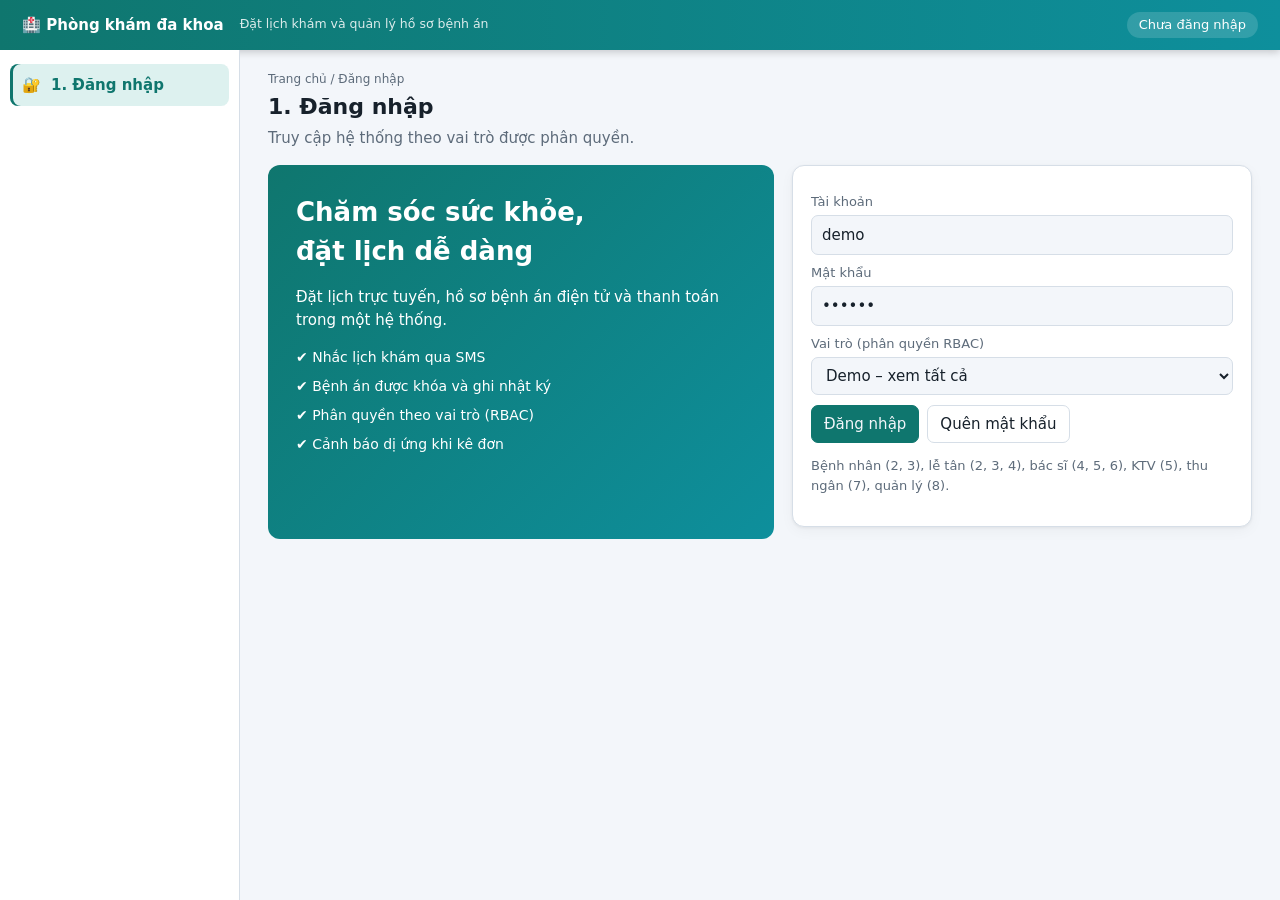
==== 08-GiaoDien/GD01_DangNhap.html @ e83dd10f "giao diện" ====
<!DOCTYPE html><html lang="vi"><head><meta charset="utf-8"><meta name="viewport" content="width=device-width, initial-scale=1, viewport-fit=cover"><title>GD01 – Đăng nhập</title><link rel="stylesheet" href="style.css"></head><body><script src="app.js"></script><script>
layout(1,()=>`<h2>1. Đăng nhập</h2><div class="hero"><div class="hl"><h1>Chăm sóc sức khỏe,<br>đặt lịch dễ dàng</h1><p>Đặt lịch trực tuyến, hồ sơ bệnh án điện tử và thanh toán trong một hệ thống.</p><div class="pts"><span>✔ Nhắc lịch khám qua SMS</span><span>✔ Bệnh án được khóa và ghi nhật ký</span><span>✔ Phân quyền theo vai trò (RBAC)</span><span>✔ Cảnh báo dị ứng khi kê đơn</span></div></div><div class="card"><label>Tài khoản</label><input id="u" value="demo"><label>Mật khẩu</label><input id="p" type="password" value="123456"><label>Vai trò (phân quyền RBAC)</label><select id="r">${Object.keys(ROLES).map(x=>`<option value="${x}">${ROLES[x].n}</option>`).join('')}</select><div class="row"><button class="pr" onclick="login()">Đăng nhập</button><button onclick="toast('Đã gửi liên kết đặt lại mật khẩu qua email')">Quên mật khẩu</button></div><p class="mu">Bệnh nhân (2, 3), lễ tân (2, 3, 4), bác sĩ (4, 5, 6), KTV (5), thu ngân (7), quản lý (8).</p></div></div>`);
function login(){s.role=$('r').value;log('Đăng nhập',$('u').value);nav(ROLES[s.role].s[0],'Đăng nhập thành công')}

</script></body></html>
---- 08-GiaoDien/style.css ----
:root{box-sizing:border-box;--bg:#f3f6fa;--cd:#fff;--tx:#17212b;--mu:#5d6b7a;--pr:#0f766e;--pl:#ddf1ef;--bd:#d6dee7;--er:#b91c1c;--ok:#15803d;--wa:#b45309;color-scheme:light}
@media(prefers-color-scheme:dark){:root:not([data-theme="light"]){--bg:#0e1419;--cd:#17202a;--tx:#e7edf3;--mu:#97a6b5;--pr:#2dd4bf;--pl:#12332f;--bd:#2a3744;--er:#f87171;--ok:#4ade80;--wa:#fbbf24;color-scheme:dark}}
*{box-sizing:border-box}body{margin:0;background:var(--bg);color:var(--tx);font:15px/1.5 system-ui,-apple-system,"Segoe UI",Roboto,sans-serif;display:grid;grid-template-columns:240px minmax(0,1fr);grid-template-rows:auto 1fr;min-height:100vh}
header{grid-column:1/-1;background:linear-gradient(90deg,#0f766e,#0e8f9c);color:#fff;padding:12px 22px;display:flex;gap:10px;align-items:center;flex-wrap:wrap;box-shadow:0 2px 8px #0003}
header small{opacity:.85;margin-left:6px}header .w{margin-left:auto;background:#ffffff26;padding:3px 12px;border-radius:99px;font-size:13px}header button{background:#ffffff26;color:#fff;border-color:#fff4}
nav{display:flex;flex-direction:column;gap:2px;padding:14px 10px;background:var(--cd);border-right:1px solid var(--bd);align-content:start}
nav a{text-decoration:none;color:var(--tx);padding:10px 12px;border-radius:8px;display:flex;gap:10px}nav a:hover{background:var(--pl)}nav a.on{background:var(--pl);color:var(--pr);font-weight:600;box-shadow:inset 3px 0 var(--pr)}
main{padding:20px 28px 50px;max-width:1040px;width:100%}.crumb{font-size:12px;color:var(--mu)}h2{font-size:22px;margin:2px 0 4px}.sub{color:var(--mu);margin:0 0 16px}
.card{background:var(--cd);border:1px solid var(--bd);border-radius:12px;padding:18px;margin-bottom:12px;box-shadow:0 1px 3px #0000000f,0 4px 14px #0000000a}
label{display:block;font-size:13px;color:var(--mu);margin:8px 0 3px}
input,select,textarea{width:100%;padding:8px 10px;border:1px solid var(--bd);border-radius:7px;background:var(--bg);color:var(--tx);font:inherit}input:focus,select:focus,textarea:focus{outline:2px solid var(--pr);outline-offset:-1px}
button{padding:7px 12px;border:1px solid var(--bd);border-radius:7px;background:var(--cd);color:var(--tx);font:inherit;cursor:pointer;transition:.15s}button.pr,button.on{background:var(--pr);color:var(--bg);border-color:var(--pr)}button:disabled{opacity:.45;cursor:not-allowed}
.row{display:flex;gap:8px;flex-wrap:wrap;margin-top:10px}.g2{display:grid;grid-template-columns:repeat(auto-fit,minmax(200px,1fr));gap:10px}.slots{display:flex;gap:6px;flex-wrap:wrap}.mu{color:var(--mu);font-size:13px}
.tw{overflow-x:auto}table{width:100%;border-collapse:collapse;font-size:14px}th,td{padding:8px;border-bottom:1px solid var(--bd);text-align:left;white-space:nowrap}th{font-size:12px;text-transform:uppercase;color:var(--mu)}tr:hover td{background:var(--pl)}
.tag{display:inline-block;padding:1px 9px;border-radius:99px;background:var(--pl);color:var(--pr);font-size:12px}.tag.x{background:#fee2e2;color:var(--er)}.tag.w{background:#fef3c7;color:var(--wa)}.tag.g{background:#dcfce7;color:var(--ok)}
.warn{border:1px solid var(--er);border-radius:8px;padding:10px;margin-top:10px}
#toast{position:fixed;left:50%;bottom:20px;transform:translateX(-50%);background:var(--tx);color:var(--bg);padding:10px 16px;border-radius:8px;display:none;z-index:20;max-width:90%}
.hero{display:grid;grid-template-columns:1.1fr 1fr;gap:18px}.hl{background:linear-gradient(135deg,#0f766e,#0e8f9c);color:#fff;border-radius:12px;padding:28px}.hl h1{margin:0 0 10px;font-size:26px}.pts{display:grid;gap:8px;margin-top:16px;font-size:14px}
.kpis{display:grid;grid-template-columns:repeat(auto-fit,minmax(170px,1fr));gap:12px;margin-bottom:12px}.kpi{background:var(--cd);border:1px solid var(--bd);border-radius:12px;padding:14px;border-top:3px solid var(--pr)}.kpi b{display:block;font-size:24px}.kpi span{color:var(--mu);font-size:13px}
.stp{display:flex;margin:6px 0 14px;overflow-x:auto}.stp div{flex:1;min-width:100px;text-align:center;font-size:12px;color:var(--mu);position:relative;padding-top:30px}
.stp div::before{content:attr(data-n);position:absolute;top:0;left:50%;transform:translateX(-50%);width:24px;height:24px;border-radius:50%;background:var(--bd);color:var(--tx);display:grid;place-items:center;font-weight:600;z-index:1}
.stp div::after{content:"";position:absolute;top:11px;left:calc(50% + 16px);right:calc(-50% + 16px);height:2px;background:var(--bd)}.stp div:last-child::after{display:none}
.stp .ok::before{background:var(--pr);color:#fff;content:"✓"}.stp .ok::after{background:var(--pr)}.stp .cu{color:var(--pr);font-weight:600}.stp .cu::before{background:var(--cd);box-shadow:0 0 0 2px var(--pr);color:var(--pr)}
@media(max-width:800px){body{grid-template-columns:1fr}nav{flex-direction:row;overflow-x:auto;border-right:0}nav a{white-space:nowrap}main{padding:14px}.hero{grid-template-columns:1fr}}
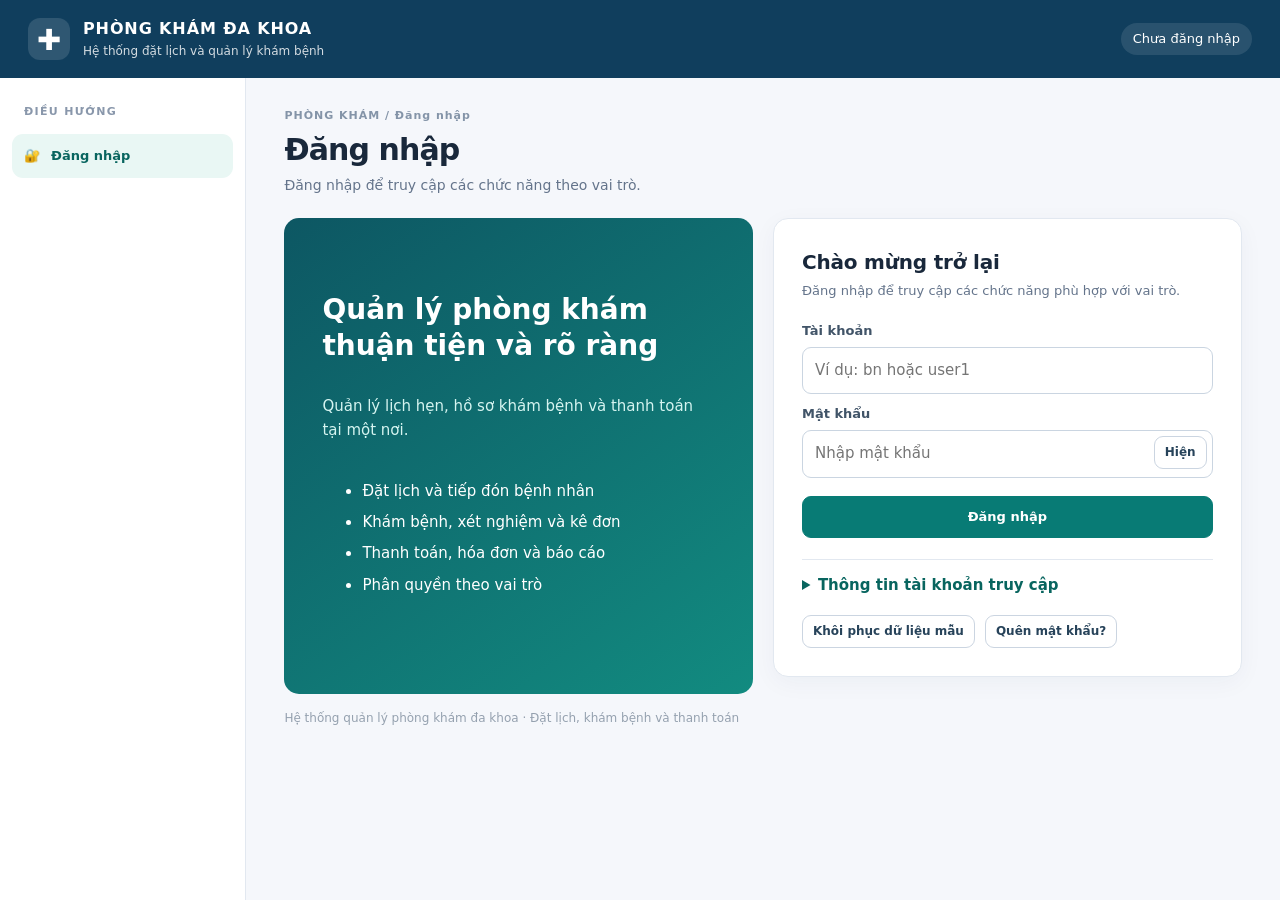
==== commit 41179a40: "com" ====
--- a/08-GiaoDien/GD01_DangNhap.html
+++ b/08-GiaoDien/GD01_DangNhap.html
@@ -1,5 +1,6 @@
-<!DOCTYPE html><html lang="vi"><head><meta charset="utf-8"><meta name="viewport" content="width=device-width, initial-scale=1, viewport-fit=cover"><title>GD01 – Đăng nhập</title><link rel="stylesheet" href="style.css"></head><body><script src="app.js"></script><script>
-layout(1,()=>`<h2>1. Đăng nhập</h2><div class="hero"><div class="hl"><h1>Chăm sóc sức khỏe,<br>đặt lịch dễ dàng</h1><p>Đặt lịch trực tuyến, hồ sơ bệnh án điện tử và thanh toán trong một hệ thống.</p><div class="pts"><span>✔ Nhắc lịch khám qua SMS</span><span>✔ Bệnh án được khóa và ghi nhật ký</span><span>✔ Phân quyền theo vai trò (RBAC)</span><span>✔ Cảnh báo dị ứng khi kê đơn</span></div></div><div class="card"><label>Tài khoản</label><input id="u" value="demo"><label>Mật khẩu</label><input id="p" type="password" value="123456"><label>Vai trò (phân quyền RBAC)</label><select id="r">${Object.keys(ROLES).map(x=>`<option value="${x}">${ROLES[x].n}</option>`).join('')}</select><div class="row"><button class="pr" onclick="login()">Đăng nhập</button><button onclick="toast('Đã gửi liên kết đặt lại mật khẩu qua email')">Quên mật khẩu</button></div><p class="mu">Bệnh nhân (2, 3), lễ tân (2, 3, 4), bác sĩ (4, 5, 6), KTV (5), thu ngân (7), quản lý (8).</p></div></div>`);
-function login(){s.role=$('r').value;log('Đăng nhập',$('u').value);nav(ROLES[s.role].s[0],'Đăng nhập thành công')}
-
+<!doctype html><html lang="vi"><head><meta charset="utf-8"><meta name="viewport" content="width=device-width, initial-scale=1"><title>Đăng nhập · Phòng khám đa khoa</title><link rel="stylesheet" href="style.css"></head><body><script src="app.js"></script><script>
+const ALIASES={bn:'user1',lt:'user2',bs:'user3',ktv:'user4',tn:'user5',ql:'user6'};
+layout(1,()=>`<div class="login-hero"><section class="hero-left"><h2>Quản lý phòng khám<br>thuận tiện và rõ ràng</h2><p>Quản lý lịch hẹn, hồ sơ khám bệnh và thanh toán tại một nơi.</p><ul><li>Đặt lịch và tiếp đón bệnh nhân</li><li>Khám bệnh, xét nghiệm và kê đơn</li><li>Thanh toán, hóa đơn và báo cáo</li><li>Phân quyền theo vai trò</li></ul></section><section class="card login-card"><h2>Chào mừng trở lại</h2><p class="intro">Đăng nhập để truy cập các chức năng phù hợp với vai trò.</p><form onsubmit="return login(event)" novalidate><label for="username">Tài khoản</label><input id="username" autocomplete="username" placeholder="Ví dụ: bn hoặc user1" spellcheck="false" required><label for="password">Mật khẩu</label><div class="password-wrap"><input id="password" type="password" autocomplete="current-password" placeholder="Nhập mật khẩu" required><button type="button" class="btn btn-small" id="toggle" onclick="togglePassword()" aria-label="Hiện mật khẩu">Hiện</button></div><p id="login-error" class="error-text" role="alert" hidden></p><div class="actions"><button class="btn btn-primary btn-block" type="submit">Đăng nhập</button></div></form><details class="account-details"><summary>Thông tin tài khoản truy cập</summary><p class="muted">Mật khẩu chung: <b>123456</b>.</p><div class="table-wrap"><table><thead><tr><th>Đăng nhập</th><th>Vai trò</th></tr></thead><tbody>${Object.entries(ALIASES).map(([key,u])=>`<tr><td><code>${key}</code> / ${u}</td><td>${roleName(s.accounts.find(a=>a.u===u)?.role)}</td></tr>`).join('')}</tbody></table></div></details><div class="actions"><button class="btn btn-small" type="button" onclick="resetData()">Khôi phục dữ liệu mẫu</button><button class="btn btn-small" type="button" onclick="notify('Chưa hỗ trợ lấy lại mật khẩu. Vui lòng liên hệ quản trị viên.')">Quên mật khẩu?</button></div></section></div>`);
+function togglePassword(){const input=$('password'),button=$('toggle');input.type=input.type==='password'?'text':'password';button.textContent=input.type==='password'?'Hiện':'Ẩn';button.setAttribute('aria-label',input.type==='password'?'Hiện mật khẩu':'Ẩn mật khẩu')}
+function login(event){event.preventDefault();const name=$('username').value.trim().toLowerCase(),pw=$('password').value,e=$('login-error');e.hidden=true;if(!name||!pw){e.textContent='Vui lòng nhập đủ tài khoản và mật khẩu.';e.hidden=false;return false}const a=s.accounts.find(x=>x.u===(ALIASES[name]||name));if(!a||pw!=='123456'){e.textContent='Tài khoản hoặc mật khẩu không đúng.';e.hidden=false;return false}if(a.locked){e.textContent='Tài khoản đang bị thu hồi quyền truy cập.';e.hidden=false;return false}if(!ROLES[a.role]){e.textContent='Tài khoản chưa có vai trò hợp lệ.';e.hidden=false;return false}s.user=a.u;s.role=a.role;audit('Đăng nhập');go(ROLES[a.role].pages[0],'Đăng nhập thành công');return false}
 </script></body></html>
--- a/08-GiaoDien/style.css
+++ b/08-GiaoDien/style.css
@@ -1,24 +1,14 @@
-:root{box-sizing:border-box;--bg:#f3f6fa;--cd:#fff;--tx:#17212b;--mu:#5d6b7a;--pr:#0f766e;--pl:#ddf1ef;--bd:#d6dee7;--er:#b91c1c;--ok:#15803d;--wa:#b45309;color-scheme:light}
-@media(prefers-color-scheme:dark){:root:not([data-theme="light"]){--bg:#0e1419;--cd:#17202a;--tx:#e7edf3;--mu:#97a6b5;--pr:#2dd4bf;--pl:#12332f;--bd:#2a3744;--er:#f87171;--ok:#4ade80;--wa:#fbbf24;color-scheme:dark}}
-*{box-sizing:border-box}body{margin:0;background:var(--bg);color:var(--tx);font:15px/1.5 system-ui,-apple-system,"Segoe UI",Roboto,sans-serif;display:grid;grid-template-columns:240px minmax(0,1fr);grid-template-rows:auto 1fr;min-height:100vh}
-header{grid-column:1/-1;background:linear-gradient(90deg,#0f766e,#0e8f9c);color:#fff;padding:12px 22px;display:flex;gap:10px;align-items:center;flex-wrap:wrap;box-shadow:0 2px 8px #0003}
-header small{opacity:.85;margin-left:6px}header .w{margin-left:auto;background:#ffffff26;padding:3px 12px;border-radius:99px;font-size:13px}header button{background:#ffffff26;color:#fff;border-color:#fff4}
-nav{display:flex;flex-direction:column;gap:2px;padding:14px 10px;background:var(--cd);border-right:1px solid var(--bd);align-content:start}
-nav a{text-decoration:none;color:var(--tx);padding:10px 12px;border-radius:8px;display:flex;gap:10px}nav a:hover{background:var(--pl)}nav a.on{background:var(--pl);color:var(--pr);font-weight:600;box-shadow:inset 3px 0 var(--pr)}
-main{padding:20px 28px 50px;max-width:1040px;width:100%}.crumb{font-size:12px;color:var(--mu)}h2{font-size:22px;margin:2px 0 4px}.sub{color:var(--mu);margin:0 0 16px}
-.card{background:var(--cd);border:1px solid var(--bd);border-radius:12px;padding:18px;margin-bottom:12px;box-shadow:0 1px 3px #0000000f,0 4px 14px #0000000a}
-label{display:block;font-size:13px;color:var(--mu);margin:8px 0 3px}
-input,select,textarea{width:100%;padding:8px 10px;border:1px solid var(--bd);border-radius:7px;background:var(--bg);color:var(--tx);font:inherit}input:focus,select:focus,textarea:focus{outline:2px solid var(--pr);outline-offset:-1px}
-button{padding:7px 12px;border:1px solid var(--bd);border-radius:7px;background:var(--cd);color:var(--tx);font:inherit;cursor:pointer;transition:.15s}button.pr,button.on{background:var(--pr);color:var(--bg);border-color:var(--pr)}button:disabled{opacity:.45;cursor:not-allowed}
-.row{display:flex;gap:8px;flex-wrap:wrap;margin-top:10px}.g2{display:grid;grid-template-columns:repeat(auto-fit,minmax(200px,1fr));gap:10px}.slots{display:flex;gap:6px;flex-wrap:wrap}.mu{color:var(--mu);font-size:13px}
-.tw{overflow-x:auto}table{width:100%;border-collapse:collapse;font-size:14px}th,td{padding:8px;border-bottom:1px solid var(--bd);text-align:left;white-space:nowrap}th{font-size:12px;text-transform:uppercase;color:var(--mu)}tr:hover td{background:var(--pl)}
-.tag{display:inline-block;padding:1px 9px;border-radius:99px;background:var(--pl);color:var(--pr);font-size:12px}.tag.x{background:#fee2e2;color:var(--er)}.tag.w{background:#fef3c7;color:var(--wa)}.tag.g{background:#dcfce7;color:var(--ok)}
-.warn{border:1px solid var(--er);border-radius:8px;padding:10px;margin-top:10px}
-#toast{position:fixed;left:50%;bottom:20px;transform:translateX(-50%);background:var(--tx);color:var(--bg);padding:10px 16px;border-radius:8px;display:none;z-index:20;max-width:90%}
-.hero{display:grid;grid-template-columns:1.1fr 1fr;gap:18px}.hl{background:linear-gradient(135deg,#0f766e,#0e8f9c);color:#fff;border-radius:12px;padding:28px}.hl h1{margin:0 0 10px;font-size:26px}.pts{display:grid;gap:8px;margin-top:16px;font-size:14px}
-.kpis{display:grid;grid-template-columns:repeat(auto-fit,minmax(170px,1fr));gap:12px;margin-bottom:12px}.kpi{background:var(--cd);border:1px solid var(--bd);border-radius:12px;padding:14px;border-top:3px solid var(--pr)}.kpi b{display:block;font-size:24px}.kpi span{color:var(--mu);font-size:13px}
-.stp{display:flex;margin:6px 0 14px;overflow-x:auto}.stp div{flex:1;min-width:100px;text-align:center;font-size:12px;color:var(--mu);position:relative;padding-top:30px}
-.stp div::before{content:attr(data-n);position:absolute;top:0;left:50%;transform:translateX(-50%);width:24px;height:24px;border-radius:50%;background:var(--bd);color:var(--tx);display:grid;place-items:center;font-weight:600;z-index:1}
-.stp div::after{content:"";position:absolute;top:11px;left:calc(50% + 16px);right:calc(-50% + 16px);height:2px;background:var(--bd)}.stp div:last-child::after{display:none}
-.stp .ok::before{background:var(--pr);color:#fff;content:"✓"}.stp .ok::after{background:var(--pr)}.stp .cu{color:var(--pr);font-weight:600}.stp .cu::before{background:var(--cd);box-shadow:0 0 0 2px var(--pr);color:var(--pr)}
-@media(max-width:800px){body{grid-template-columns:1fr}nav{flex-direction:row;overflow-x:auto;border-right:0}nav a{white-space:nowrap}main{padding:14px}.hero{grid-template-columns:1fr}}
+:root{--bg:#f5f7fb;--card:#fff;--text:#19283b;--muted:#64748b;--line:#e2e8f0;--navy:#103e5d;--primary:#087b75;--primary-dark:#08655f;--soft:#e9f7f4;--warn:#a7640d;--bad:#b42318;--good:#13733b;--shadow:0 6px 24px rgba(32,56,87,.045);color-scheme:light}
+*{box-sizing:border-box}html{font-size:15px}body{margin:0;min-height:100vh;color:var(--text);background:var(--bg);font:1rem/1.55 system-ui,-apple-system,"Segoe UI",Arial,sans-serif;display:grid;grid-template-columns:246px minmax(0,1fr);grid-template-rows:auto 1fr}button,input,select,textarea{font:inherit}button{cursor:pointer}button:disabled{opacity:.48;cursor:not-allowed}button:focus-visible,a:focus-visible,input:focus-visible,select:focus-visible,textarea:focus-visible{outline:3px solid #5ec3b7;outline-offset:2px}
+.topbar{grid-column:1/-1;display:flex;align-items:center;justify-content:space-between;gap:18px;background:var(--navy);color:#fff;padding:15px 28px;min-height:78px}.brand{display:flex;align-items:center;gap:13px}.brand-icon{width:42px;height:42px;border-radius:12px;background:#ffffff21;display:grid;place-items:center;font-size:29px;font-weight:700}.brand strong{display:block;letter-spacing:.055em;font-size:16px}.brand small{display:block;font-size:12px;opacity:.82}.session{display:flex;gap:10px;align-items:center;flex-wrap:wrap}.user-label{font-size:13px;padding:6px 12px;background:#ffffff1b;border-radius:30px}.btn-ghost{background:transparent;border:1px solid #ffffff75;color:white;border-radius:9px;padding:7px 12px}
+.sidebar{display:flex;flex-direction:column;gap:4px;padding:25px 12px;background:#fff;border-right:1px solid var(--line)}.sidebar-title{font-size:11px;letter-spacing:.12em;font-weight:700;color:#8997ab;margin:0 12px 10px}.sidebar a{display:flex;align-items:center;gap:11px;padding:12px;border-radius:11px;color:#3e5369;text-decoration:none;font-size:13px;font-weight:550}.sidebar a:hover{background:#f2f6fa}.sidebar a.active{background:var(--soft);color:var(--primary-dark);font-weight:700}.sidebar-foot{margin:auto 10px 0;border-top:1px solid var(--line);padding-top:18px;font-size:12px;font-weight:600;color:#718096}.sidebar-foot small{font-weight:400}.demo-dot{display:inline-block;width:8px;height:8px;background:#e9a84a;border-radius:50%;margin-right:5px}
+.content{min-width:0;max-width:1280px;width:100%;padding:29px clamp(17px,3vw,42px) 35px}.crumb{font-size:11px;letter-spacing:.09em;color:#8494a8;font-weight:650;margin-bottom:8px}.page-title{display:flex;justify-content:space-between;align-items:flex-start;gap:15px;margin-bottom:21px}.page-title h1{font-size:clamp(23px,2.4vw,30px);line-height:1.2;letter-spacing:-.03em;margin:0 0 7px}.page-title p{margin:0;color:var(--muted);font-size:14px}.demo-badge{font-size:10px;font-weight:700;letter-spacing:.11em;background:#fff4dd;color:#986100;border:1px solid #ffdfa1;padding:5px 10px;border-radius:20px}.footnote{padding-top:15px;color:#95a1af;font-size:12px}
+.card{border:1px solid var(--line);border-radius:15px;background:var(--card);padding:22px;margin-bottom:17px;box-shadow:var(--shadow)}.card h2,.card h3{font-size:17px;margin:0 0 13px;letter-spacing:-.01em}.card .heading-row{display:flex;justify-content:space-between;align-items:center;gap:8px;flex-wrap:wrap;margin-bottom:12px}.heading-row h2{margin:0}.hint{color:var(--muted);font-size:13px;margin:5px 0 13px}.muted{font-size:13px;color:var(--muted)}.section-lead{font-size:13px;color:var(--muted);margin:-5px 0 17px}.grid2{display:grid;grid-template-columns:repeat(2,minmax(0,1fr));gap:15px}.grid3{display:grid;grid-template-columns:repeat(3,minmax(0,1fr));gap:15px}.form-field{min-width:0}label{display:block;color:#415468;font-size:13px;font-weight:650;margin:10px 0 6px}input:not([type="checkbox"]),select,textarea{display:block;background:#fff;color:var(--text);border:1px solid #cad5e1;border-radius:9px;padding:11px 12px;width:100%;min-height:43px}textarea{min-height:88px;resize:vertical}input:disabled,textarea:disabled,select:disabled{background:#f4f6f8;color:#7e8b99}.checkline{display:flex;gap:8px;align-items:center;cursor:pointer;font-weight:450;color:#526477}.checkline input{accent-color:var(--primary);width:17px;height:17px}.actions{display:flex;gap:10px;align-items:center;flex-wrap:wrap;margin-top:18px}.btn{background:#fff;border:1px solid #cbd5e1;border-radius:9px;color:#27435a;padding:10px 15px;font-weight:650;font-size:13px;min-height:40px}.btn:hover:not(:disabled){background:#f3f8fb}.btn-primary{background:var(--primary);color:#fff;border-color:var(--primary)}.btn-primary:hover:not(:disabled){background:var(--primary-dark)}.btn-danger{color:var(--bad);border-color:#f6c9c5}.btn-small{padding:6px 10px;min-height:31px;font-size:12px}.btn-link{padding:0;background:none;border:0;color:var(--primary);font-weight:650}.btn-block{width:100%}.btn-outline{color:var(--primary);border-color:#8bcac1}
+.slots{display:flex;flex-wrap:wrap;gap:10px}.slot{min-width:101px;padding:11px 12px;border:1px solid #cbd6e0;background:#fff;border-radius:10px;color:#263950;font-weight:650}.slot.active{background:var(--soft);border:2px solid var(--primary);color:var(--primary-dark);padding:10px 11px}.slot.busy{border-style:dashed;color:#9e6600;background:#fffaf0}.slot small{display:block;font-size:10px;font-weight:500;color:#8994a5}
+.table-wrap{overflow-x:auto;border:1px solid var(--line);border-radius:11px}table{border-collapse:collapse;width:100%;font-size:13px}th{color:#65758c;text-align:left;font-size:11px;letter-spacing:.06em;text-transform:uppercase;font-weight:750;background:#f8fafc}td,th{border-bottom:1px solid #e8edf3;padding:12px 11px;vertical-align:middle}tr:last-child td{border-bottom:0}td .actions{margin:0;gap:6px}td .btn{white-space:nowrap}td .small{font-size:11px;color:var(--muted)}.table-empty{text-align:center;color:var(--muted);padding:23px}.pill{display:inline-block;white-space:nowrap;background:#eef2f6;color:#526477;border-radius:18px;font-size:11px;font-weight:700;padding:4px 10px}.pill.good{background:#e5f6e9;color:#17753b}.pill.pending{background:#fff2d9;color:#95610b}.pill.bad{background:#ffebea;color:#ae2d24}
+.notice{padding:12px 15px;border-radius:10px;margin:12px 0;background:#edf5fb;border:1px solid #c9e0f2;color:#2a5c7b;font-size:13px}.notice.success{background:#eaf8ee;color:#14703a;border-color:#bde7cb}.notice.warning{background:#fff8e8;color:#915b08;border-color:#f1d29f}.notice.error{background:#fff0ee;color:#a82922;border-color:#eec4be}.empty{padding:26px;color:var(--muted);text-align:center;background:#fbfcfe;border:1px dashed #d7e0e8;border-radius:10px;font-size:13px}.pill+button{margin-left:8px}.steps{display:flex;gap:5px;margin-bottom:19px;overflow-x:auto}.steps span{display:block;flex:1;min-width:116px;text-align:center;background:#e8edf4;color:#67788a;padding:9px 7px;border-radius:9px;font-size:12px;font-weight:650}.steps span.done{color:#08665d;background:#dbf4ed}.metrics{display:grid;grid-template-columns:repeat(4,minmax(0,1fr));gap:13px;margin-bottom:17px}.metric{background:#fff;padding:18px;border:1px solid var(--line);border-radius:12px}.metric .number{font-size:23px;font-weight:800;letter-spacing:-.03em}.metric .lbl{font-size:12px;color:var(--muted)}.tabs{display:flex;flex-wrap:wrap;gap:7px;margin-bottom:17px}.tabs .btn.selected{background:#e1f4f0;color:var(--primary-dark);border-color:#b2ded5}.summary{background:#f8fafc;border-radius:11px;padding:15px;margin-top:13px}.summary-line{display:flex;gap:16px;align-items:center;justify-content:space-between;padding:6px 0}.summary-line.total{border-top:1px solid #d8e2eb;margin-top:7px;padding-top:14px;font-weight:800;font-size:17px}.record-header{display:flex;justify-content:space-between;gap:12px;flex-wrap:wrap;margin-bottom:15px}.person{font-weight:800;font-size:16px}.counter{color:var(--muted);font-size:12px}.login-hero{display:grid;grid-template-columns:1fr 1fr;gap:20px}.hero-left{border-radius:15px;background:linear-gradient(145deg,#0d5763,#128b80);color:#fff;min-height:390px;padding:38px;display:flex;flex-direction:column;justify-content:center}.hero-left h2{font-size:28px;line-height:1.3;margin:0 0 16px;color:white}.hero-left p{color:#d5f4f0}.hero-left li{margin:8px 0}.login-card{padding:28px}.login-card h2{font-size:20px;margin:0 0 3px}.login-card .intro{font-size:13px;color:var(--muted);margin:0 0 20px}.password-wrap{position:relative}.password-wrap input{padding-right:81px}.password-wrap button{position:absolute;right:6px;top:6px;min-height:31px;font-size:12px}.error-text{margin:12px 0;color:var(--bad);font-weight:650;font-size:13px}.account-details{border-top:1px solid var(--line);margin-top:21px;padding-top:14px}.account-details summary{cursor:pointer;color:var(--primary-dark);font-weight:750}.account-details table{margin-top:10px}.mini-switch{display:flex;gap:8px;align-items:center}.print-header{display:none}
+#toast{position:fixed;bottom:23px;left:50%;transform:translateX(-50%);background:#19394d;color:#fff;border-radius:12px;box-shadow:0 12px 30px #16273536;padding:13px 20px;z-index:200;max-width:calc(100vw - 30px);text-align:center;font-size:13px}#toast[hidden]{display:none}
+@media(max-width:1050px){.metrics{grid-template-columns:repeat(2,minmax(0,1fr))}.grid3{grid-template-columns:repeat(2,minmax(0,1fr))}}
+@media(max-width:800px){body{grid-template-columns:1fr;grid-template-rows:auto auto 1fr}.topbar{padding:14px 17px}.sidebar{padding:8px 10px;overflow-x:auto;flex-direction:row;align-items:center;border-bottom:1px solid var(--line);border-right:0}.sidebar-title,.sidebar-foot{display:none}.sidebar a{white-space:nowrap;padding:9px 12px}.content{padding:19px 16px}.login-hero{grid-template-columns:1fr}.hero-left{min-height:auto;padding:26px}.hero-left h2{font-size:22px}}
+@media(max-width:560px){.grid2,.grid3,.metrics{grid-template-columns:1fr}.brand small{display:none}.brand strong{font-size:12px}.brand-icon{height:36px;width:36px}.user-label{display:none}.card{padding:16px}.page-title h1{font-size:23px}.hero-left{display:none}.topbar{padding:11px}.btn{min-height:42px}}
+@media print{body{display:block;background:#fff;color:#000}.topbar,.sidebar,.page-title,.steps,.footnote,.actions,#toast,.no-print,.demo-badge,.crumb{display:none!important}.content{padding:0;max-width:none}.card{display:none!important;border:0;box-shadow:none;padding:0}.card.printable{display:block!important}.print-header{display:block;font-size:19px;font-weight:800;text-align:center;margin-bottom:15px}.table-wrap{border:0}td,th{color:#000;border-color:#999}.notice{display:none}}
